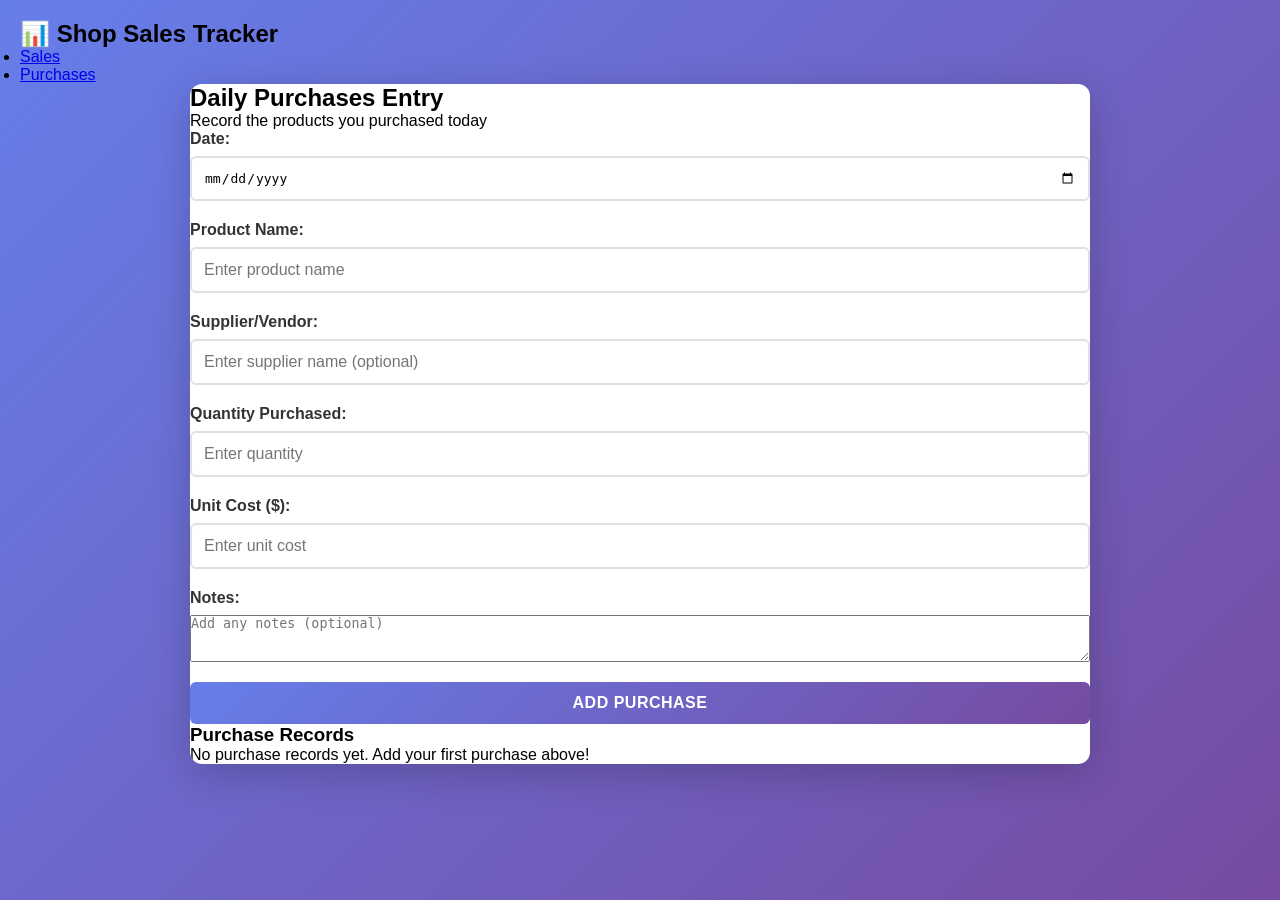
==== purchases.html @ 61a36ac7 "Create purchases entry page" ====
<!DOCTYPE html>
<html lang="en">
<head>
    <meta charset="UTF-8">
    <meta name="viewport" content="width=device-width, initial-scale=1.0">
    <title>Shop Sales Tracker - Purchases</title>
    <link rel="stylesheet" href="styles.css">
</head>
<body>
    <nav class="navbar">
        <div class="nav-container">
            <h1 class="logo">📊 Shop Sales Tracker</h1>
            <ul class="nav-links">
                <li><a href="index.html">Sales</a></li>
                <li><a href="purchases.html" class="active">Purchases</a></li>
            </ul>
        </div>
    </nav>

    <div class="container">
        <div class="page-header">
            <h2>Daily Purchases Entry</h2>
            <p>Record the products you purchased today</p>
        </div>

        <div class="form-section">
            <form id="purchaseForm">
                <div class="form-group">
                    <label for="purchaseDate">Date:</label>
                    <input type="date" id="purchaseDate" required>
                </div>

                <div class="form-group">
                    <label for="productName">Product Name:</label>
                    <input type="text" id="productName" placeholder="Enter product name" required>
                </div>

                <div class="form-group">
                    <label for="supplier">Supplier/Vendor:</label>
                    <input type="text" id="supplier" placeholder="Enter supplier name (optional)">
                </div>

                <div class="form-group">
                    <label for="quantity">Quantity Purchased:</label>
                    <input type="number" id="quantity" placeholder="Enter quantity" min="1" required>
                </div>

                <div class="form-group">
                    <label for="unitCost">Unit Cost ($):</label>
                    <input type="number" id="unitCost" placeholder="Enter unit cost" min="0" step="0.01" required>
                </div>

                <div class="form-group">
                    <label for="notes">Notes:</label>
                    <textarea id="notes" placeholder="Add any notes (optional)" rows="3"></textarea>
                </div>

                <button type="submit" class="btn btn-primary">Add Purchase</button>
            </form>
        </div>

        <div class="records-section">
            <h3>Purchase Records</h3>
            <div id="purchasesList" class="records-table">
                <p class="empty-message">No purchase records yet. Add your first purchase above!</p>
            </div>
        </div>
    </div>

    <script src="app.js"></script>
</body>
</html>
---- styles.css ----
* {
    margin: 0;
    padding: 0;
    box-sizing: border-box;
}

body {
    font-family: 'Segoe UI', Tahoma, Geneva, Verdana, sans-serif;
    background: linear-gradient(135deg, #667eea 0%, #764ba2 100%);
    min-height: 100vh;
    padding: 20px;
}

/* Login Screen Styles */
.login-screen {
    display: none;
    position: fixed;
    top: 0;
    left: 0;
    right: 0;
    bottom: 0;
    background: linear-gradient(135deg, #667eea 0%, #764ba2 100%);
    z-index: 1000;
}

.login-screen.active {
    display: flex;
    align-items: center;
    justify-content: center;
}

.login-container {
    width: 100%;
    max-width: 400px;
    padding: 20px;
}

.login-card {
    background: white;
    border-radius: 12px;
    box-shadow: 0 10px 40px rgba(0, 0, 0, 0.2);
    padding: 40px 30px;
    animation: slideUp 0.4s ease;
}

@keyframes slideUp {
    from {
        opacity: 0;
        transform: translateY(30px);
    }
    to {
        opacity: 1;
        transform: translateY(0);
    }
}

.login-title {
    font-size: 2em;
    color: #333;
    margin-bottom: 10px;
    text-align: center;
}

.login-subtitle {
    text-align: center;
    color: #666;
    margin-bottom: 30px;
    font-size: 1.1em;
}

.login-form {
    margin-bottom: 20px;
}

.login-footer {
    text-align: center;
    color: #666;
}

.login-footer a {
    color: #667eea;
    text-decoration: none;
    font-weight: 600;
    cursor: pointer;
    transition: color 0.3s ease;
}

.login-footer a:hover {
    color: #764ba2;
}

/* App Screen */
.app-screen {
    display: none;
}

.app-screen.active {
    display: block;
}

.container {
    max-width: 900px;
    margin: 0 auto;
    background: white;
    border-radius: 12px;
    box-shadow: 0 10px 40px rgba(0, 0, 0, 0.2);
    overflow: hidden;
}

header {
    background: linear-gradient(135deg, #667eea 0%, #764ba2 100%);
    color: white;
    padding: 40px 20px;
}

.header-content {
    display: flex;
    justify-content: space-between;
    align-items: center;
    gap: 20px;
}

header h1 {
    font-size: 2.5em;
    margin-bottom: 10px;
}

.subtitle {
    font-size: 1.1em;
    opacity: 0.9;
}

.header-right {
    display: flex;
    align-items: center;
    gap: 20px;
}

.welcome-text {
    font-size: 1em;
    opacity: 0.9;
    white-space: nowrap;
}

.btn-logout {
    background: rgba(255, 255, 255, 0.2);
    color: white;
    border: 2px solid white;
    padding: 8px 16px;
    font-size: 0.9em;
}

.btn-logout:hover {
    background: rgba(255, 255, 255, 0.3);
}

main {
    padding: 40px 20px;
}

section {
    margin-bottom: 40px;
}

section h2 {
    color: #333;
    margin-bottom: 20px;
    font-size: 1.8em;
    border-bottom: 3px solid #667eea;
    padding-bottom: 10px;
}

/* Form Styles */
.input-section {
    background: #f8f9fa;
    padding: 25px;
    border-radius: 8px;
    border-left: 5px solid #667eea;
}

.form-group {
    margin-bottom: 20px;
    display: flex;
    flex-direction: column;
}

label {
    font-weight: 600;
    color: #333;
    margin-bottom: 8px;
}

input[type="text"],
input[type="number"],
input[type="password"],
input[type="date"] {
    padding: 12px;
    border: 2px solid #e0e0e0;
    border-radius: 6px;
    font-size: 1em;
    transition: all 0.3s ease;
}

input[type="text"]:focus,
input[type="number"]:focus,
input[type="password"]:focus,
input[type="date"]:focus {
    outline: none;
    border-color: #667eea;
    box-shadow: 0 0 5px rgba(102, 126, 234, 0.3);
}

.form-row {
    display: grid;
    grid-template-columns: 1fr 1fr;
    gap: 20px;
}

/* Button Styles */
.btn {
    padding: 12px 24px;
    border: none;
    border-radius: 6px;
    font-size: 1em;
    font-weight: 600;
    cursor: pointer;
    transition: all 0.3s ease;
    text-transform: uppercase;
    letter-spacing: 0.5px;
}

.btn-primary {
    background: linear-gradient(135deg, #667eea 0%, #764ba2 100%);
    color: white;
    width: 100%;
}

.btn-primary:hover {
    transform: translateY(-2px);
    box-shadow: 0 5px 15px rgba(102, 126, 234, 0.4);
}

.btn-primary:active {
    transform: translateY(0);
}

.btn-secondary {
    background: #e74c3c;
    color: white;
}

.btn-secondary:hover {
    background: #c0392b;
}

.btn-success {
    background: #27ae60;
    color: white;
}

.btn-success:hover {
    background: #229954;
}

.btn-danger {
    background: #e74c3c;
    color: white;
    padding: 6px 12px;
    font-size: 0.9em;
}

.btn-danger:hover {
    background: #c0392b;
}

/* Stats Container */
.section-header {
    display: flex;
    justify-content: space-between;
    align-items: center;
    margin-bottom: 20px;
}

.date-display {
    font-size: 1.1em;
    color: #666;
    font-weight: 500;
}

.stats-container {
    display: grid;
    grid-template-columns: repeat(auto-fit, minmax(200px, 1fr));
    gap: 20px;
    margin-bottom: 30px;
}

.stat-card {
    background: linear-gradient(135deg, #667eea 0%, #764ba2 100%);
    color: white;
    padding: 25px;
    border-radius: 8px;
    text-align: center;
    box-shadow: 0 5px 15px rgba(0, 0, 0, 0.1);
}

.stat-label {
    font-size: 0.95em;
    opacity: 0.9;
    margin-bottom: 10px;
}

.stat-value {
    font-size: 2.2em;
    font-weight: 700;
}

/* Table Styles */
.list-container {
    overflow-x: auto;
    margin-bottom: 20px;
}

.items-table {
    width: 100%;
    border-collapse: collapse;
    background: white;
}

.items-table thead {
    background: #f8f9fa;
}

.items-table th {
    padding: 15px;
    text-align: left;
    font-weight: 600;
    color: #333;
    border-bottom: 2px solid #667eea;
}

.items-table td {
    padding: 15px;
    border-bottom: 1px solid #e0e0e0;
}

.items-table tbody tr:hover {
    background: #f8f9fa;
}

.items-table .empty-state {
    text-align: center;
    color: #999;
    padding: 40px 15px;
}

.empty-state td {
    border-bottom: none;
}

/* Button Group */
.button-group {
    display: flex;
    gap: 10px;
    flex-wrap: wrap;
}

.button-group .btn {
    flex: 1;
    min-width: 150px;
}

/* History Section */
.history-section {
    background: #f8f9fa;
    padding: 25px;
    border-radius: 8px;
    border-left: 5px solid #27ae60;
}

.history-container {
    display: grid;
    gap: 15px;
}

.history-card {
    background: white;
    border-radius: 6px;
    border-left: 4px solid #27ae60;
    box-shadow: 0 2px 5px rgba(0, 0, 0, 0.05);
    overflow: hidden;
}

.history-header {
    padding: 15px;
    display: flex;
    justify-content: space-between;
    align-items: center;
    background: white;
}

.history-date {
    font-weight: 600;
    color: #333;
    flex: 1;
}

.history-summary {
    flex: 2;
    color: #666;
    font-size: 0.95em;
    margin: 0 15px;
}

.history-toggle {
    color: #999;
    font-size: 0.8em;
    transition: transform 0.3s ease;
}

.history-details-list {
    max-height: 0;
    overflow: hidden;
    transition: max-height 0.3s ease;
    background: #f8f9fa;
}

.history-details-list.visible {
    max-height: 500px;
    border-top: 1px solid #e0e0e0;
}

.history-items-table {
    width: 100%;
    border-collapse: collapse;
    font-size: 0.9em;
}

.history-items-table thead {
    background: #e0e0e0;
}

.history-items-table th {
    padding: 10px;
    text-align: left;
    font-weight: 600;
    color: #333;
    border: none;
}

.history-items-table td {
    padding: 10px;
    border-bottom: 1px solid #ddd;
    color: #666;
}

.history-items-table tbody tr:hover {
    background: #f0f0f0;
}

/* Footer */
footer {
    background: #f8f9fa;
    color: #666;
    text-align: center;
    padding: 20px;
    border-top: 1px solid #e0e0e0;
    font-size: 0.9em;
}

/* Responsive Design */
@media (max-width: 600px) {
    header h1 {
        font-size: 1.8em;
    }

    .header-content {
        flex-direction: column;
        align-items: flex-start;
    }

    .header-right {
        width: 100%;
        flex-direction: column;
        align-items: flex-start;
    }

    main {
        padding: 20px;
    }

    section h2 {
        font-size: 1.4em;
    }

    .form-row {
        grid-template-columns: 1fr;
    }

    .section-header {
        flex-direction: column;
        align-items: flex-start;
    }

    .date-display {
        margin-top: 10px;
    }

    .button-group {
        flex-direction: column;
    }

    .button-group .btn {
        width: 100%;
    }

    .items-table {
        font-size: 0.9em;
    }

    .items-table th,
    .items-table td {
        padding: 10px;
    }

    .login-card {
        padding: 30px 20px;
    }

    .login-title {
        font-size: 1.6em;
    }

    .history-header {
        flex-direction: column;
        align-items: flex-start;
        gap: 10px;
    }

    .history-summary {
        margin: 0;
        font-size: 0.85em;
    }
}
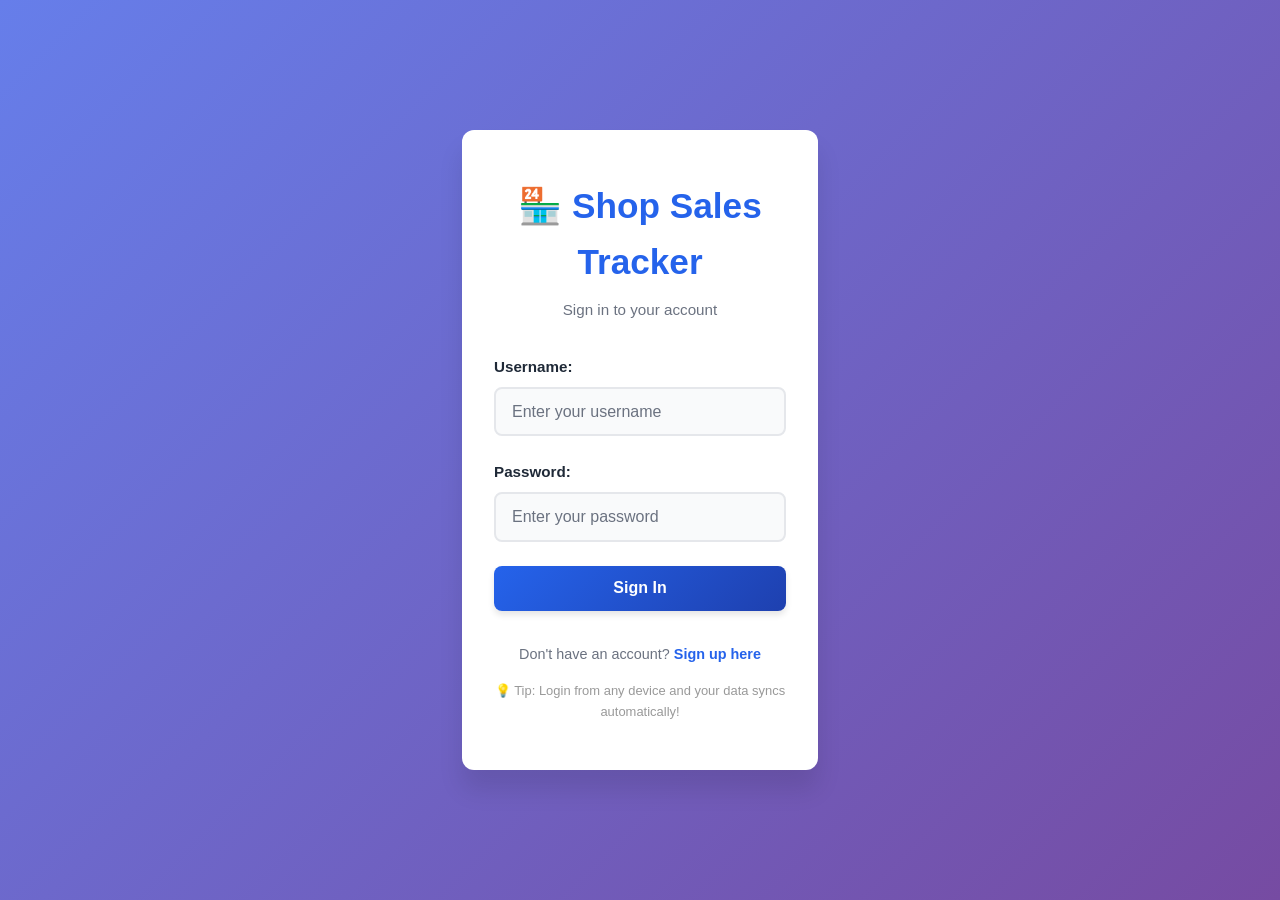
==== commit 297e85ea: "Update purchases page with modern authentication and styling" ====
--- a/purchases.html
+++ b/purchases.html
@@ -7,66 +7,165 @@
     <link rel="stylesheet" href="styles.css">
 </head>
 <body>
-    <nav class="navbar">
-        <div class="nav-container">
-            <h1 class="logo">📊 Shop Sales Tracker</h1>
-            <ul class="nav-links">
-                <li><a href="index.html">Sales</a></li>
-                <li><a href="purchases.html" class="active">Purchases</a></li>
-            </ul>
-        </div>
-    </nav>
+    <!-- Main App -->
+    <div id="appScreen" class="app-screen">
+        <div class="container">
+            <header>
+                <div class="header-content">
+                    <div>
+                        <h1>📊 Shop Sales Tracker</h1>
+                        <p class="subtitle">Track your purchases and inventory</p>
+                    </div>
+                    <div class="header-right">
+                        <span id="welcomeUser" class="welcome-text"></span>
+                        <button id="logoutBtn" class="btn btn-logout">Logout</button>
+                    </div>
+                </div>
+            </header>
 
-    <div class="container">
-        <div class="page-header">
-            <h2>Daily Purchases Entry</h2>
-            <p>Record the products you purchased today</p>
-        </div>
-
-        <div class="form-section">
-            <form id="purchaseForm">
-                <div class="form-group">
-                    <label for="purchaseDate">Date:</label>
-                    <input type="date" id="purchaseDate" required>
+            <main>
+                <!-- Navigation Tabs -->
+                <div class="nav-tabs">
+                    <a href="index.html" class="nav-tab">📈 Sales</a>
+                    <a href="purchases.html" class="nav-tab active">📦 Purchases</a>
                 </div>
 
-                <div class="form-group">
-                    <label for="productName">Product Name:</label>
-                    <input type="text" id="productName" placeholder="Enter product name" required>
-                </div>
+                <!-- Input Section -->
+                <section class="input-section">
+                    <h2>Add Product Purchase</h2>
+                    <form id="purchaseForm">
+                        <div class="form-group">
+                            <label for="productName">Product Name:</label>
+                            <input 
+                                type="text" 
+                                id="productName" 
+                                placeholder="e.g., Rice, Flour, Oil" 
+                                required
+                            >
+                        </div>
 
-                <div class="form-group">
-                    <label for="supplier">Supplier/Vendor:</label>
-                    <input type="text" id="supplier" placeholder="Enter supplier name (optional)">
-                </div>
+                        <div class="form-row">
+                            <div class="form-group">
+                                <label for="supplier">Supplier/Vendor:</label>
+                                <input 
+                                    type="text" 
+                                    id="supplier" 
+                                    placeholder="Enter supplier name" 
+                                >
+                            </div>
 
-                <div class="form-group">
-                    <label for="quantity">Quantity Purchased:</label>
-                    <input type="number" id="quantity" placeholder="Enter quantity" min="1" required>
-                </div>
+                            <div class="form-group">
+                                <label for="purchaseDate">Date:</label>
+                                <input 
+                                    type="date" 
+                                    id="purchaseDate" 
+                                    required
+                                >
+                            </div>
+                        </div>
 
-                <div class="form-group">
-                    <label for="unitCost">Unit Cost ($):</label>
-                    <input type="number" id="unitCost" placeholder="Enter unit cost" min="0" step="0.01" required>
-                </div>
+                        <div class="form-row">
+                            <div class="form-group">
+                                <label for="quantity">Quantity:</label>
+                                <input 
+                                    type="number" 
+                                    id="quantity" 
+                                    placeholder="1" 
+                                    min="1" 
+                                    value="1" 
+                                    required
+                                >
+                            </div>
 
-                <div class="form-group">
-                    <label for="notes">Notes:</label>
-                    <textarea id="notes" placeholder="Add any notes (optional)" rows="3"></textarea>
-                </div>
+                            <div class="form-group">
+                                <label for="unitCost">Unit Cost (TSh):</label>
+                                <input 
+                                    type="number" 
+                                    id="unitCost" 
+                                    placeholder="0.00" 
+                                    min="0" 
+                                    step="0.01" 
+                                    required
+                                >
+                            </div>
+                        </div>
 
-                <button type="submit" class="btn btn-primary">Add Purchase</button>
-            </form>
-        </div>
+                        <div class="form-group">
+                            <label for="notes">Notes:</label>
+                            <textarea 
+                                id="notes" 
+                                placeholder="Add any notes (optional)" 
+                                rows="2"
+                            ></textarea>
+                        </div>
 
-        <div class="records-section">
-            <h3>Purchase Records</h3>
-            <div id="purchasesList" class="records-table">
-                <p class="empty-message">No purchase records yet. Add your first purchase above!</p>
-            </div>
+                        <button type="submit" class="btn btn-primary">Add Purchase</button>
+                    </form>
+                </section>
+
+                <!-- Today's Purchases Section -->
+                <section class="purchases-section">
+                    <div class="section-header">
+                        <h2>Today's Purchases</h2>
+                        <div class="date-display" id="dateDisplay"></div>
+                    </div>
+
+                    <div id="statsContainer" class="stats-container">
+                        <div class="stat-card">
+                            <div class="stat-label">Total Products</div>
+                            <div class="stat-value" id="totalProducts">0</div>
+                        </div>
+                        <div class="stat-card" style="background: linear-gradient(135deg, #10b981 0%, #059669 100%);">
+                            <div class="stat-label">Total Quantity</div>
+                            <div class="stat-value" id="totalQty">0</div>
+                        </div>
+                        <div class="stat-card" style="background: linear-gradient(135deg, #f59e0b 0%, #d97706 100%);">
+                            <div class="stat-label">Total Cost (TSh)</div>
+                            <div class="stat-value" id="totalCost">0</div>
+                        </div>
+                    </div>
+
+                    <div class="list-container">
+                        <table id="purchasesTable" class="items-table">
+                            <thead>
+                                <tr>
+                                    <th>Product</th>
+                                    <th>Supplier</th>
+                                    <th>Quantity</th>
+                                    <th>Unit Cost</th>
+                                    <th>Total Cost</th>
+                                    <th>Action</th>
+                                </tr>
+                            </thead>
+                            <tbody id="purchasesList">
+                                <tr class="empty-state">
+                                    <td colspan="6">No purchases added yet. Add your first purchase above!</td>
+                                </tr>
+                            </tbody>
+                        </table>
+                    </div>
+
+                    <div class="button-group">
+                        <button id="clearDayBtn" class="btn btn-secondary">Clear Today's Purchases</button>
+                        <button id="exportBtn" class="btn btn-success">Export as CSV</button>
+                    </div>
+                </section>
+
+                <!-- Purchase History Section -->
+                <section class="history-section">
+                    <h2>Purchase History</h2>
+                    <div id="historyContainer" class="history-container">
+                        <p class="empty-state">No previous purchase records yet.</p>
+                    </div>
+                </section>
+            </main>
+
+            <footer>
+                <p>&copy; 2026 Shop Sales Tracker | Track Sales & Purchases • Secure • Always Available</p>
+            </footer>
         </div>
     </div>
 
-    <script src="app.js"></script>
+    <script src="purchases.js"></script>
 </body>
 </html>
--- a/styles.css
+++ b/styles.css
@@ -1,95 +1,161 @@
+/* ========================================
+   MODERN SHOP SALES TRACKER - STYLESHEET
+   ======================================== */
+
+/* Reset & Root Variables */
 * {
     margin: 0;
     padding: 0;
     box-sizing: border-box;
 }
 
+:root {
+    /* Modern Color Palette */
+    --primary-color: #2563eb;      /* Modern Blue */
+    --primary-dark: #1e40af;       /* Dark Blue */
+    --primary-light: #3b82f6;      /* Light Blue */
+    --success-color: #10b981;      /* Emerald Green */
+    --danger-color: #ef4444;       /* Red */
+    --warning-color: #f59e0b;      /* Amber */
+    --secondary-color: #8b5cf6;    /* Purple */
+    
+    /* Neutral Colors */
+    --text-primary: #1f2937;       /* Dark Gray */
+    --text-secondary: #6b7280;     /* Medium Gray */
+    --bg-primary: #ffffff;         /* White */
+    --bg-secondary: #f9fafb;       /* Light Gray */
+    --bg-tertiary: #f3f4f6;        /* Lighter Gray */
+    --border-color: #e5e7eb;       /* Border Gray */
+    
+    /* Shadows */
+    --shadow-sm: 0 1px 2px rgba(0, 0, 0, 0.05);
+    --shadow-md: 0 4px 6px rgba(0, 0, 0, 0.1);
+    --shadow-lg: 0 10px 15px rgba(0, 0, 0, 0.1);
+    --shadow-xl: 0 20px 25px rgba(0, 0, 0, 0.1);
+    
+    /* Transitions */
+    --transition: all 0.3s cubic-bezier(0.4, 0, 0.2, 1);
+}
+
+html {
+    scroll-behavior: smooth;
+}
+
 body {
-    font-family: 'Segoe UI', Tahoma, Geneva, Verdana, sans-serif;
-    background: linear-gradient(135deg, #667eea 0%, #764ba2 100%);
+    font-family: -apple-system, BlinkMacSystemFont, 'Segoe UI', Roboto, 'Helvetica Neue', Arial, sans-serif;
+    background: linear-gradient(135deg, #f9fafb 0%, #f3f4f6 100%);
+    color: var(--text-primary);
+    line-height: 1.6;
     min-height: 100vh;
-    padding: 20px;
-}
-
-/* Login Screen Styles */
+}
+
+/* ========================================
+   LOGIN & SIGNUP SCREENS
+   ======================================== */
+
 .login-screen {
     display: none;
     position: fixed;
     top: 0;
     left: 0;
-    right: 0;
-    bottom: 0;
+    width: 100%;
+    height: 100%;
     background: linear-gradient(135deg, #667eea 0%, #764ba2 100%);
     z-index: 1000;
+    align-items: center;
+    justify-content: center;
+    animation: fadeIn 0.3s ease;
 }
 
 .login-screen.active {
     display: flex;
-    align-items: center;
-    justify-content: center;
 }
 
 .login-container {
     width: 100%;
-    max-width: 400px;
-    padding: 20px;
+    max-width: 420px;
+    padding: 2rem;
 }
 
 .login-card {
-    background: white;
+    background: var(--bg-primary);
     border-radius: 12px;
-    box-shadow: 0 10px 40px rgba(0, 0, 0, 0.2);
-    padding: 40px 30px;
+    padding: 3rem 2rem;
+    box-shadow: var(--shadow-xl);
     animation: slideUp 0.4s ease;
 }
 
-@keyframes slideUp {
-    from {
-        opacity: 0;
-        transform: translateY(30px);
-    }
-    to {
-        opacity: 1;
-        transform: translateY(0);
-    }
-}
-
 .login-title {
-    font-size: 2em;
-    color: #333;
-    margin-bottom: 10px;
+    font-size: 2.2rem;
+    font-weight: 700;
+    color: var(--primary-color);
     text-align: center;
+    margin-bottom: 0.5rem;
 }
 
 .login-subtitle {
     text-align: center;
-    color: #666;
-    margin-bottom: 30px;
-    font-size: 1.1em;
-}
-
-.login-form {
-    margin-bottom: 20px;
+    color: var(--text-secondary);
+    font-size: 0.95rem;
+    margin-bottom: 2rem;
+}
+
+.login-form .form-group {
+    margin-bottom: 1.5rem;
+}
+
+.login-form label {
+    display: block;
+    font-weight: 600;
+    color: var(--text-primary);
+    margin-bottom: 0.5rem;
+    font-size: 0.95rem;
+}
+
+.login-form input {
+    width: 100%;
+    padding: 0.85rem 1rem;
+    border: 2px solid var(--border-color);
+    border-radius: 8px;
+    font-size: 1rem;
+    transition: var(--transition);
+    background: var(--bg-secondary);
+}
+
+.login-form input:focus {
+    outline: none;
+    border-color: var(--primary-color);
+    background: var(--bg-primary);
+    box-shadow: 0 0 0 3px rgba(37, 99, 235, 0.1);
+}
+
+.login-form input::placeholder {
+    color: var(--text-secondary);
 }
 
 .login-footer {
     text-align: center;
-    color: #666;
+    margin-top: 2rem;
+    color: var(--text-secondary);
+    font-size: 0.9rem;
 }
 
 .login-footer a {
-    color: #667eea;
+    color: var(--primary-color);
+    font-weight: 600;
     text-decoration: none;
-    font-weight: 600;
-    cursor: pointer;
-    transition: color 0.3s ease;
+    transition: var(--transition);
 }
 
 .login-footer a:hover {
-    color: #764ba2;
-}
-
-/* App Screen */
+    color: var(--primary-dark);
+    text-decoration: underline;
+}
+
+/* ========================================
+   APP SCREEN & HEADER
+   ======================================== */
+
 .app-screen {
     display: none;
 }
@@ -99,321 +165,384 @@
 }
 
 .container {
-    max-width: 900px;
+    max-width: 1200px;
     margin: 0 auto;
-    background: white;
-    border-radius: 12px;
-    box-shadow: 0 10px 40px rgba(0, 0, 0, 0.2);
-    overflow: hidden;
+    padding: 0 1.5rem;
 }
 
 header {
-    background: linear-gradient(135deg, #667eea 0%, #764ba2 100%);
-    color: white;
-    padding: 40px 20px;
+    background: var(--bg-primary);
+    border-bottom: 1px solid var(--border-color);
+    padding: 1.5rem 0;
+    box-shadow: var(--shadow-sm);
+    position: sticky;
+    top: 0;
+    z-index: 100;
 }
 
 .header-content {
+    max-width: 1200px;
+    margin: 0 auto;
+    padding: 0 1.5rem;
     display: flex;
     justify-content: space-between;
     align-items: center;
-    gap: 20px;
 }
 
 header h1 {
-    font-size: 2.5em;
-    margin-bottom: 10px;
+    font-size: 1.8rem;
+    font-weight: 700;
+    color: var(--primary-color);
+    margin-bottom: 0.25rem;
 }
 
 .subtitle {
-    font-size: 1.1em;
-    opacity: 0.9;
+    color: var(--text-secondary);
+    font-size: 0.9rem;
+    margin: 0;
 }
 
 .header-right {
     display: flex;
     align-items: center;
-    gap: 20px;
+    gap: 1.5rem;
 }
 
 .welcome-text {
-    font-size: 1em;
-    opacity: 0.9;
-    white-space: nowrap;
-}
-
-.btn-logout {
-    background: rgba(255, 255, 255, 0.2);
-    color: white;
-    border: 2px solid white;
-    padding: 8px 16px;
-    font-size: 0.9em;
-}
-
-.btn-logout:hover {
-    background: rgba(255, 255, 255, 0.3);
-}
+    color: var(--text-secondary);
+    font-weight: 500;
+}
+
+/* ========================================
+   MAIN CONTENT
+   ======================================== */
 
 main {
-    padding: 40px 20px;
+    padding: 2rem 0;
 }
 
 section {
-    margin-bottom: 40px;
+    background: var(--bg-primary);
+    border-radius: 12px;
+    padding: 2rem;
+    margin-bottom: 2rem;
+    box-shadow: var(--shadow-md);
+    animation: slideUp 0.4s ease;
 }
 
 section h2 {
-    color: #333;
-    margin-bottom: 20px;
-    font-size: 1.8em;
-    border-bottom: 3px solid #667eea;
-    padding-bottom: 10px;
-}
-
-/* Form Styles */
-.input-section {
-    background: #f8f9fa;
-    padding: 25px;
+    font-size: 1.5rem;
+    font-weight: 700;
+    color: var(--text-primary);
+    margin-bottom: 1.5rem;
+    display: flex;
+    align-items: center;
+    gap: 0.75rem;
+}
+
+/* ========================================
+   FORM STYLING
+   ======================================== */
+
+.form-group {
+    margin-bottom: 1.5rem;
+}
+
+.form-group label {
+    display: block;
+    font-weight: 600;
+    color: var(--text-primary);
+    margin-bottom: 0.5rem;
+    font-size: 0.95rem;
+}
+
+.form-group input,
+.form-group textarea,
+.form-group select {
+    width: 100%;
+    padding: 0.85rem 1rem;
+    border: 2px solid var(--border-color);
     border-radius: 8px;
-    border-left: 5px solid #667eea;
-}
-
-.form-group {
-    margin-bottom: 20px;
-    display: flex;
-    flex-direction: column;
-}
-
-label {
-    font-weight: 600;
-    color: #333;
-    margin-bottom: 8px;
-}
-
-input[type="text"],
-input[type="number"],
-input[type="password"],
-input[type="date"] {
-    padding: 12px;
-    border: 2px solid #e0e0e0;
-    border-radius: 6px;
-    font-size: 1em;
-    transition: all 0.3s ease;
-}
-
-input[type="text"]:focus,
-input[type="number"]:focus,
-input[type="password"]:focus,
-input[type="date"]:focus {
+    font-size: 1rem;
+    font-family: inherit;
+    transition: var(--transition);
+    background: var(--bg-secondary);
+}
+
+.form-group input:focus,
+.form-group textarea:focus,
+.form-group select:focus {
     outline: none;
-    border-color: #667eea;
-    box-shadow: 0 0 5px rgba(102, 126, 234, 0.3);
+    border-color: var(--primary-color);
+    background: var(--bg-primary);
+    box-shadow: 0 0 0 3px rgba(37, 99, 235, 0.1);
+}
+
+.form-group input::placeholder,
+.form-group textarea::placeholder {
+    color: var(--text-secondary);
 }
 
 .form-row {
     display: grid;
     grid-template-columns: 1fr 1fr;
-    gap: 20px;
-}
-
-/* Button Styles */
+    gap: 1.5rem;
+}
+
+@media (max-width: 640px) {
+    .form-row {
+        grid-template-columns: 1fr;
+    }
+}
+
+/* ========================================
+   BUTTONS
+   ======================================== */
+
 .btn {
-    padding: 12px 24px;
+    padding: 0.85rem 1.5rem;
     border: none;
-    border-radius: 6px;
-    font-size: 1em;
+    border-radius: 8px;
+    font-size: 1rem;
     font-weight: 600;
     cursor: pointer;
-    transition: all 0.3s ease;
-    text-transform: uppercase;
-    letter-spacing: 0.5px;
+    transition: var(--transition);
+    display: inline-block;
+    text-align: center;
+    text-decoration: none;
+    user-select: none;
+}
+
+.btn:active {
+    transform: scale(0.98);
 }
 
 .btn-primary {
-    background: linear-gradient(135deg, #667eea 0%, #764ba2 100%);
+    background: linear-gradient(135deg, var(--primary-color) 0%, var(--primary-dark) 100%);
     color: white;
     width: 100%;
+    box-shadow: var(--shadow-md);
 }
 
 .btn-primary:hover {
     transform: translateY(-2px);
-    box-shadow: 0 5px 15px rgba(102, 126, 234, 0.4);
-}
-
-.btn-primary:active {
-    transform: translateY(0);
+    box-shadow: var(--shadow-lg);
 }
 
 .btn-secondary {
-    background: #e74c3c;
+    background: var(--secondary-color);
     color: white;
+    box-shadow: var(--shadow-sm);
 }
 
 .btn-secondary:hover {
-    background: #c0392b;
+    background: #7c3aed;
+    transform: translateY(-2px);
+    box-shadow: var(--shadow-md);
 }
 
 .btn-success {
-    background: #27ae60;
+    background: var(--success-color);
     color: white;
+    box-shadow: var(--shadow-sm);
 }
 
 .btn-success:hover {
-    background: #229954;
+    background: #059669;
+    transform: translateY(-2px);
+    box-shadow: var(--shadow-md);
 }
 
 .btn-danger {
-    background: #e74c3c;
+    background: var(--danger-color);
     color: white;
-    padding: 6px 12px;
-    font-size: 0.9em;
+    padding: 0.6rem 1.2rem;
+    font-size: 0.9rem;
+    box-shadow: var(--shadow-sm);
 }
 
 .btn-danger:hover {
-    background: #c0392b;
-}
-
-/* Stats Container */
+    background: #dc2626;
+    transform: translateY(-2px);
+    box-shadow: var(--shadow-md);
+}
+
+.btn-logout {
+    background: var(--text-secondary);
+    color: white;
+    padding: 0.6rem 1.2rem;
+    font-size: 0.9rem;
+}
+
+.btn-logout:hover {
+    background: var(--text-primary);
+    transform: translateY(-2px);
+}
+
+.button-group {
+    display: flex;
+    gap: 1rem;
+    margin-top: 1.5rem;
+}
+
+.button-group .btn {
+    width: 100%;
+}
+
+@media (max-width: 640px) {
+    .button-group {
+        flex-direction: column;
+    }
+}
+
+/* ========================================
+   STATS & CARDS
+   ======================================== */
+
 .section-header {
     display: flex;
     justify-content: space-between;
     align-items: center;
-    margin-bottom: 20px;
+    margin-bottom: 1.5rem;
 }
 
 .date-display {
-    font-size: 1.1em;
-    color: #666;
+    color: var(--text-secondary);
+    font-size: 0.95rem;
     font-weight: 500;
 }
 
 .stats-container {
     display: grid;
     grid-template-columns: repeat(auto-fit, minmax(200px, 1fr));
-    gap: 20px;
-    margin-bottom: 30px;
+    gap: 1.5rem;
+    margin-bottom: 2rem;
 }
 
 .stat-card {
-    background: linear-gradient(135deg, #667eea 0%, #764ba2 100%);
+    background: linear-gradient(135deg, var(--primary-light) 0%, var(--primary-color) 100%);
     color: white;
-    padding: 25px;
-    border-radius: 8px;
+    padding: 1.5rem;
+    border-radius: 12px;
+    box-shadow: var(--shadow-md);
     text-align: center;
-    box-shadow: 0 5px 15px rgba(0, 0, 0, 0.1);
+    transition: var(--transition);
+}
+
+.stat-card:hover {
+    transform: translateY(-4px);
+    box-shadow: var(--shadow-lg);
 }
 
 .stat-label {
-    font-size: 0.95em;
+    font-size: 0.9rem;
+    font-weight: 500;
     opacity: 0.9;
-    margin-bottom: 10px;
+    margin-bottom: 0.5rem;
 }
 
 .stat-value {
-    font-size: 2.2em;
+    font-size: 2.2rem;
     font-weight: 700;
 }
 
-/* Table Styles */
+/* ========================================
+   TABLES
+   ======================================== */
+
 .list-container {
     overflow-x: auto;
-    margin-bottom: 20px;
-}
-
-.items-table {
+    margin-bottom: 1.5rem;
+}
+
+.items-table,
+.history-items-table {
     width: 100%;
     border-collapse: collapse;
-    background: white;
-}
-
-.items-table thead {
-    background: #f8f9fa;
-}
-
-.items-table th {
-    padding: 15px;
+    font-size: 0.95rem;
+}
+
+.items-table thead,
+.history-items-table thead {
+    background: var(--bg-tertiary);
+    border-bottom: 2px solid var(--border-color);
+}
+
+.items-table th,
+.history-items-table th {
+    padding: 1rem;
     text-align: left;
     font-weight: 600;
-    color: #333;
-    border-bottom: 2px solid #667eea;
-}
-
-.items-table td {
-    padding: 15px;
-    border-bottom: 1px solid #e0e0e0;
-}
-
-.items-table tbody tr:hover {
-    background: #f8f9fa;
-}
-
-.items-table .empty-state {
+    color: var(--text-primary);
+}
+
+.items-table td,
+.history-items-table td {
+    padding: 1rem;
+    border-bottom: 1px solid var(--border-color);
+    color: var(--text-primary);
+}
+
+.items-table tbody tr:hover,
+.history-items-table tbody tr:hover {
+    background: var(--bg-secondary);
+    transition: var(--transition);
+}
+
+.empty-state {
     text-align: center;
-    color: #999;
-    padding: 40px 15px;
-}
-
-.empty-state td {
-    border-bottom: none;
-}
-
-/* Button Group */
-.button-group {
-    display: flex;
-    gap: 10px;
-    flex-wrap: wrap;
-}
-
-.button-group .btn {
-    flex: 1;
-    min-width: 150px;
-}
-
-/* History Section */
-.history-section {
-    background: #f8f9fa;
-    padding: 25px;
-    border-radius: 8px;
-    border-left: 5px solid #27ae60;
-}
+    color: var(--text-secondary);
+    padding: 2rem 1rem;
+    font-style: italic;
+}
+
+/* ========================================
+   HISTORY SECTION
+   ======================================== */
 
 .history-container {
     display: grid;
-    gap: 15px;
+    gap: 1rem;
 }
 
 .history-card {
-    background: white;
-    border-radius: 6px;
-    border-left: 4px solid #27ae60;
-    box-shadow: 0 2px 5px rgba(0, 0, 0, 0.05);
+    border: 1px solid var(--border-color);
+    border-radius: 10px;
     overflow: hidden;
+    transition: var(--transition);
+}
+
+.history-card:hover {
+    box-shadow: var(--shadow-md);
+    border-color: var(--primary-light);
 }
 
 .history-header {
-    padding: 15px;
     display: flex;
     justify-content: space-between;
     align-items: center;
-    background: white;
+    padding: 1.25rem;
+    background: var(--bg-tertiary);
+    cursor: pointer;
+    user-select: none;
 }
 
 .history-date {
     font-weight: 600;
-    color: #333;
+    color: var(--primary-color);
+    min-width: 150px;
+}
+
+.history-summary {
     flex: 1;
-}
-
-.history-summary {
-    flex: 2;
-    color: #666;
-    font-size: 0.95em;
-    margin: 0 15px;
+    color: var(--text-secondary);
+    font-size: 0.9rem;
+    text-align: center;
 }
 
 .history-toggle {
-    color: #999;
-    font-size: 0.8em;
+    color: var(--text-secondary);
+    font-size: 0.9rem;
     transition: transform 0.3s ease;
 }
 
@@ -421,123 +550,218 @@
     max-height: 0;
     overflow: hidden;
     transition: max-height 0.3s ease;
-    background: #f8f9fa;
+    background: var(--bg-primary);
 }
 
 .history-details-list.visible {
     max-height: 500px;
-    border-top: 1px solid #e0e0e0;
-}
-
-.history-items-table {
+}
+
+.history-details-list table {
     width: 100%;
     border-collapse: collapse;
-    font-size: 0.9em;
-}
-
-.history-items-table thead {
-    background: #e0e0e0;
-}
-
-.history-items-table th {
-    padding: 10px;
+}
+
+.history-details-list thead {
+    background: var(--bg-tertiary);
+    border-bottom: 1px solid var(--border-color);
+}
+
+.history-details-list th {
+    padding: 0.75rem 1.25rem;
     text-align: left;
     font-weight: 600;
-    color: #333;
-    border: none;
-}
-
-.history-items-table td {
-    padding: 10px;
-    border-bottom: 1px solid #ddd;
-    color: #666;
-}
-
-.history-items-table tbody tr:hover {
-    background: #f0f0f0;
-}
-
-/* Footer */
+    font-size: 0.85rem;
+    color: var(--text-secondary);
+}
+
+.history-details-list td {
+    padding: 0.75rem 1.25rem;
+    border-bottom: 1px solid var(--border-color);
+    font-size: 0.9rem;
+}
+
+/* ========================================
+   FOOTER
+   ======================================== */
+
 footer {
-    background: #f8f9fa;
-    color: #666;
     text-align: center;
-    padding: 20px;
-    border-top: 1px solid #e0e0e0;
-    font-size: 0.9em;
-}
-
-/* Responsive Design */
-@media (max-width: 600px) {
-    header h1 {
-        font-size: 1.8em;
-    }
-
+    padding: 2rem 1.5rem;
+    color: var(--text-secondary);
+    border-top: 1px solid var(--border-color);
+    margin-top: 3rem;
+    background: var(--bg-secondary);
+}
+
+footer p {
+    margin: 0;
+    font-size: 0.9rem;
+}
+
+/* ========================================
+   ANIMATIONS
+   ======================================== */
+
+@keyframes fadeIn {
+    from {
+        opacity: 0;
+    }
+    to {
+        opacity: 1;
+    }
+}
+
+@keyframes slideUp {
+    from {
+        opacity: 0;
+        transform: translateY(20px);
+    }
+    to {
+        opacity: 1;
+        transform: translateY(0);
+    }
+}
+
+@keyframes slideInRight {
+    from {
+        transform: translateX(400px);
+        opacity: 0;
+    }
+    to {
+        transform: translateX(0);
+        opacity: 1;
+    }
+}
+
+@keyframes slideOutRight {
+    from {
+        transform: translateX(0);
+        opacity: 1;
+    }
+    to {
+        transform: translateX(400px);
+        opacity: 0;
+    }
+}
+
+/* ========================================
+   RESPONSIVE DESIGN
+   ======================================== */
+
+@media (max-width: 768px) {
     .header-content {
         flex-direction: column;
-        align-items: flex-start;
+        gap: 1rem;
+        text-align: center;
+    }
+
+    header h1 {
+        font-size: 1.4rem;
     }
 
     .header-right {
         width: 100%;
-        flex-direction: column;
-        align-items: flex-start;
-    }
-
-    main {
-        padding: 20px;
+        justify-content: center;
+    }
+
+    section {
+        padding: 1.5rem;
+        margin-bottom: 1.5rem;
     }
 
     section h2 {
-        font-size: 1.4em;
-    }
-
-    .form-row {
+        font-size: 1.3rem;
+        margin-bottom: 1rem;
+    }
+
+    .stats-container {
         grid-template-columns: 1fr;
-    }
-
-    .section-header {
-        flex-direction: column;
-        align-items: flex-start;
-    }
-
-    .date-display {
-        margin-top: 10px;
+        gap: 1rem;
     }
 
     .button-group {
         flex-direction: column;
     }
 
-    .button-group .btn {
-        width: 100%;
-    }
-
-    .items-table {
-        font-size: 0.9em;
-    }
-
-    .items-table th,
-    .items-table td {
-        padding: 10px;
-    }
-
-    .login-card {
-        padding: 30px 20px;
-    }
-
-    .login-title {
-        font-size: 1.6em;
+    .items-table,
+    .history-items-table {
+        font-size: 0.85rem;
+    }
+
+    .items-table td,
+    .history-items-table td {
+        padding: 0.75rem;
     }
 
     .history-header {
         flex-direction: column;
         align-items: flex-start;
-        gap: 10px;
+        gap: 0.5rem;
     }
 
     .history-summary {
-        margin: 0;
-        font-size: 0.85em;
-    }
-}
+        text-align: left;
+    }
+}
+
+@media (max-width: 480px) {
+    .login-card {
+        padding: 2rem 1.5rem;
+    }
+
+    .login-title {
+        font-size: 1.8rem;
+    }
+
+    header h1 {
+        font-size: 1.2rem;
+    }
+
+    .subtitle {
+        font-size: 0.8rem;
+    }
+
+    section {
+        padding: 1rem;
+    }
+
+    section h2 {
+        font-size: 1.1rem;
+        margin-bottom: 0.75rem;
+    }
+
+    .form-row {
+        grid-template-columns: 1fr;
+        gap: 1rem;
+    }
+
+    .btn {
+        padding: 0.75rem 1rem;
+        font-size: 0.9rem;
+    }
+
+    .items-table,
+    .history-items-table {
+        font-size: 0.75rem;
+    }
+
+    .items-table th,
+    .history-items-table th {
+        padding: 0.5rem;
+    }
+
+    .items-table td,
+    .history-items-table td {
+        padding: 0.5rem;
+    }
+
+    .stat-value {
+        font-size: 1.8rem;
+    }
+
+    .history-date {
+        min-width: 100px;
+        font-size: 0.9rem;
+    }
+}
